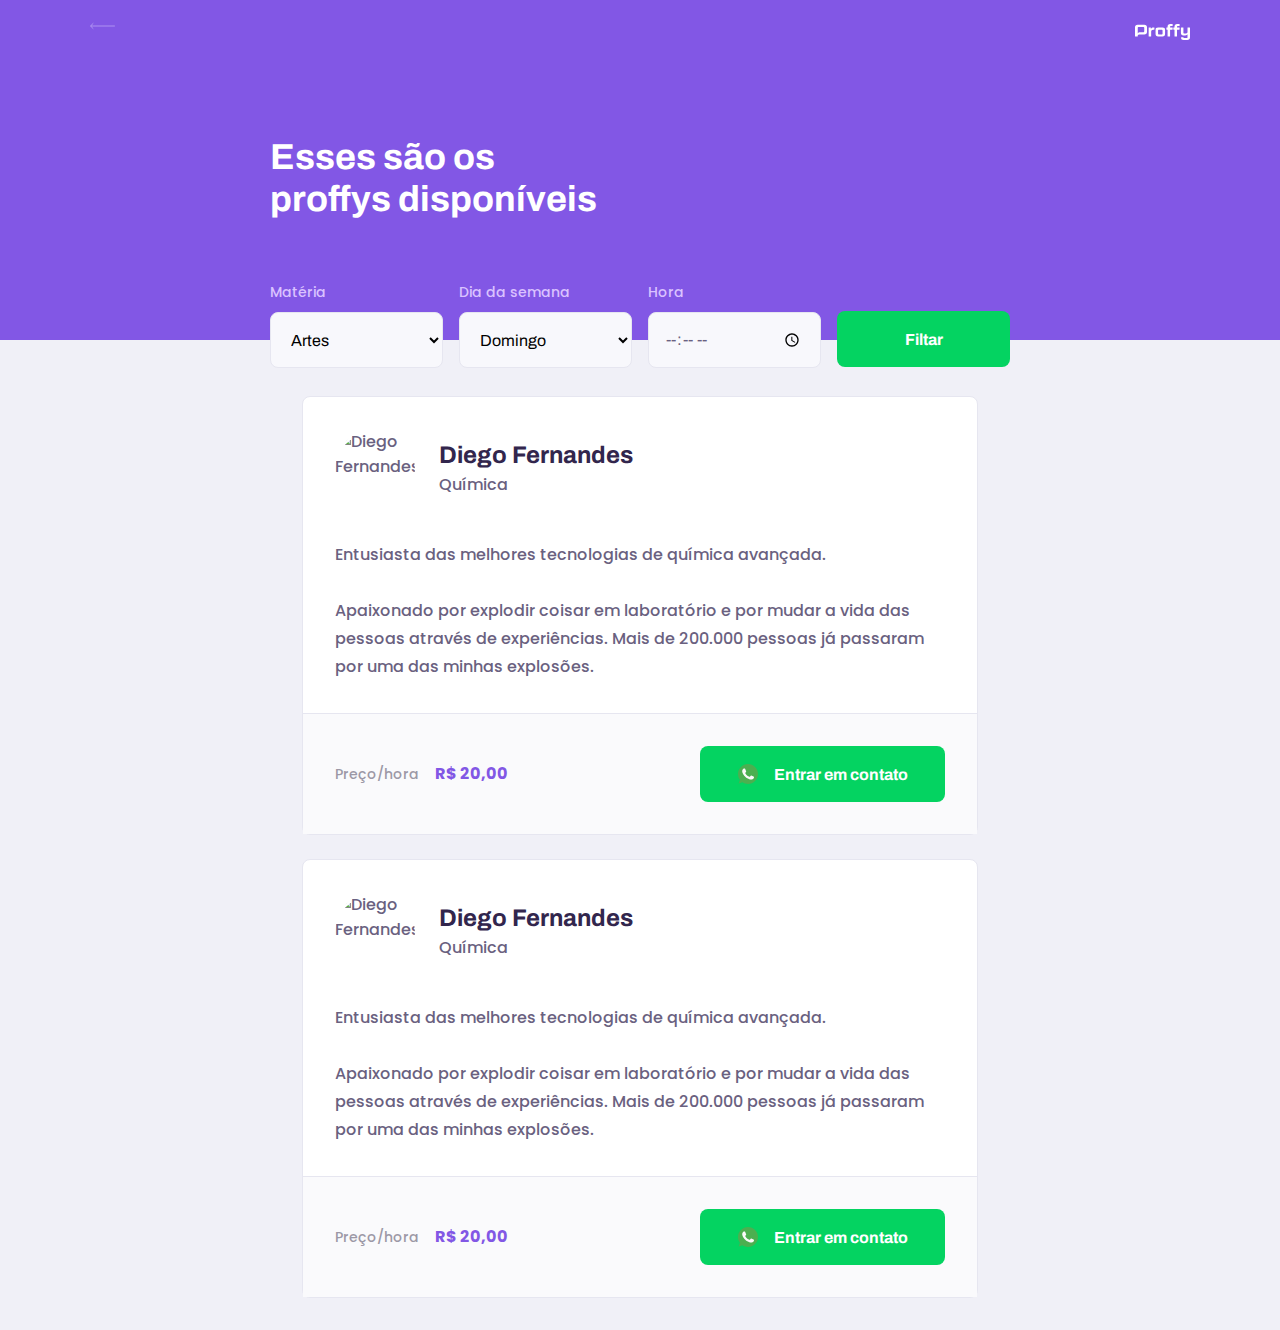
==== study.html @ 45aadfe7 "Segundo dia" ====
<!DOCTYPE html>
<html lang="pt-br">
    <head>  
    <meta charset="UTF-8">
    <meta name="viewport" content="width=device-width, initial-scale=1.0">
    <title>Proffy | Sua plataforma de estudos online</title>

    <link rel="stylesheet" href="./styles/main.css">
    <link rel="stylesheet" href="./styles/partials/page-study.css">

    <link href="https://fonts.googleapis.com/css2?family=Archivo:wght@400;700&amp;family=Poppins:wght@400;600&amp;display=swap" rel="stylesheet">

    </head>
    <body id="page-study">

        <div id="container">
            <header class="page-header">
                <div class="top-bar-container">
                    <a href="/">
                        <img src="/images/icons/back.svg" alt="Voltar">
                    </a>
                    <img src="/images/logo.svg" alt="Proffy">
                </div>

                <div class="header-content">
                    <strong>Esses são os proffys disponíveis</strong>
                    <form id="search-teachers">
                        <div class="select-block">
                            <label for="subject">Matéria</label>
                            <select name="subject" id="subject">
                                <option value="" disabled="" hidden="">Selecione uma opção</option>
                                <option value="1">Artes</option>
                                <option value="2">Biologia</option>
                                <option value="3">Ciências</option>
                                <option value="4">Educação física</option>
                                <option value="5">Física</option>
                                <option value="6">Geografia</option>
                                <option value="7">História</option>
                                <option value="8">Matemática</option>
                                <option value="9">Português</option>
                                <option value="10">Química</option>
                            </select>
                        </div>
                        <div class="select-block">
                            <label for="weekday">Dia da semana</label>
                            <select name="weekday" id="weekday">
                                <option value="" disabled="" hidden="">Selecione uma opção</option>
                                <option value="0">Domingo</option>
                                <option value="1">Segunda-feira</option>
                                <option value="2">Terça-feira</option>
                                <option value="3">Quarta-feira</option>
                                <option value="4">Quinta-feira</option>
                                <option value="5">Sexta-feira</option>
                                <option value="6">Sábado</option>
                            </select>
                        </div>
                        <div class="input-block">
                            <label for="time">Hora</label>
                            <input name="time" id="time" type="time">
                        </div>
                        <button type="submit">Filtar</button>
                    </form>
                </div>
            </header>

            <main>
                <article class="teacher-item">
                    <header>
                        <img
                            src="https://avatars2.githubusercontent.com/u/2254731?s=460&amp;u=0ba16a79456c2f250e7579cb388fa18c5c2d7d65&amp;v=4" alt="Diego Fernandes">
                        <div>
                            <strong>Diego Fernandes</strong>
                            <span>Química</span>
                        </div>
                    </header>
                    <p>Entusiasta das melhores tecnologias de química avançada.<br><br>Apaixonado por explodir coisar em laboratório e por mudar a vida das pessoas através de experiências. Mais de 200.000 pessoas já passaram por uma das minhas explosões.</p>
                    <footer>
                        <p>Preço/hora<strong>R$ 20,00</strong>                            
                        </p>
                        <button type="button"><img src="/images/icons/whatsapp.svg" alt="whatsapp">Entrar em contato
                        </button>
                    </footer>
                </article>


                <article class="teacher-item">
                    <header>
                        <img
                            src="https://avatars2.githubusercontent.com/u/2254731?s=460&amp;u=0ba16a79456c2f250e7579cb388fa18c5c2d7d65&amp;v=4" alt="Diego Fernandes">
                        <div>
                            <strong>Diego Fernandes</strong>
                            <span>Química</span>
                        </div>
                    </header>
                    <p>Entusiasta das melhores tecnologias de química avançada.<br><br>Apaixonado por explodir coisar em laboratório e por mudar a vida das pessoas através de experiências. Mais de 200.000 pessoas já passaram por uma das minhas explosões.</p>
                    <footer>
                        <p>Preço/hora<strong>R$ 20,00</strong>                            
                        </p>
                        <button type="button"><img src="/images/icons/whatsapp.svg" alt="whatsapp">Entrar em contato
                        </button>
                    </footer>
                </article>
            </main>
        </div>

    </body>
</html>
---- styles/main.css ----
/* CSS

Cascading
Em cascata

StyleSheet
Folha de estilo */

:root {
    /* variáveis CSS */
    --color-background: #f0f0f7;
    --color-primary-lighter: #9871F5;
    --color-primary-light: #916BEA;
    --color-primary: #8257e5;
    --color-primary-dark: #774dd6;
    --color-secondary: #04d361;
    --color-secondary-dark: #04bf58;
    --color-title-in-primary: #ffffff;
    --color-text-in-primary: #dac2ff;
    --color-text-title: #32264d;
    --color-text-complement: #9c98a6;
    --color-text-base: #6a6180;
    --color-line-in-white: #e6e6f0;
    --color-input-background: #f8f8fc;
    --color-button-text: #ffffff;
    --color-box-base: #ffffff;
    --color-box-footer: #fafafc;
    --color-small-info: #c1bccc;
    /* tamanho da fonte padrão: 16px - 100% - 1rem */
    font-size: 100%; /*controle das medidas rem */
}

* {
    margin: 0;
    padding: 0;
    box-sizing: border-box;
}

html, body {
    height: 100vh; /* height = altura */
}

body {
    background: var(--color-background);
    display: flex;
    align-items: center;
    justify-content: center;
}

body,
input,
button,
textarea {
    /* font: 500 1.6rem Poppins <- seria de forma compacta */
    font-weight: 500;
    font-family: Poppins;
    font-size: 1.6rem;
    color: var(--color-text-base);
}

#container {
    width:  90vw; /* width = largura */
    max-width: 700px;
}

@media (min-width: 700px) {
    :root {
        font-size: 62.5%; /* todo 1rem vai ser relativo a 10px */
    }
}
---- styles/partials/page-study.css ----
#page-study #container {
    width: 100vw;
    height: 100vh;
}

.page-header {
    background-color: var(--color-primary);

    display: flex;
    flex-direction: column;
}

.page-header .top-bar-container {
    width: 90%;
    margin: 0 auto;

    display: flex;
    align-items: center;
    justify-content: space-between;

    padding: 1.6rem 0;
}

.page-header .top-bar-container a {
    height: 3.2rem;
    transition: opacity 0.2s;
}

.page-header .top-bar-container a:hover {
    opacity: 0.6;
}

.page-header .top-bar-container img {
    height: 1.6rem;
}

.page-header .header-content {
    width: 90%;
    margin: 3.2rem auto;

    position: relative;
}

.page-header .header-content strong {
    font: 700 3.6rem Archivo;
    line-height: 4.2rem;
    color: var(--color-title-in-primary);
}

#search-teachers {
    margin-top: 3.2rem;
}

#search-teachers label {
    color: var(--color-text-in-primary);
}

#search-teachers .select-block {
    margin-bottom: 1.4rem;
}

#search-teachers button {
    width: 100%;
    height: 5.6rem;
    background: var(--color-secondary);
    color: var(--color-button-text);
    border: 0;
    border-radius: 0.8rem;
    cursor: pointer; /*vai transformar o cursor*/
    font: 700 1.6rem Archivo;
    display: flex;
    align-items: center;
    justify-content: center;
    transition: background 0.2s;
    margin-top: 3.2rem;
}

#search-teachers button:hover {
    background-color: var(--color-secondary-dark);
}

.select-block label,
.input-block label {
    font-size: 1.4rem;
    color: var(--color-text-complement);
}

.input-block input,
.select-block select {
    width: 100%;
    height: 5.6rem;
    margin-top: 0.8rem;
    border-radius: 0.8rem;
    background: var(--color-input-background);
    border: 1px solid var(--color-line-in-white);
    outline: 0;
    padding: 0 1.6rem;
    font: 1.6rem Archivo;
}

.input-block {
    position: relative; /* precisa ser relativo para aceitar o position: absolute */
}

.input-block:focus-within::after {
    content: "";

    width: calc(100% - 3.2rem);
    height: 2px;
    background: var(--color-primary-light);
    position: absolute; /* vai criar uma linha acima de pagina, de forma absoluta */
    left: 1.6rem;
    bottom: 0;
}

#page-study main {
    margin: 3.2rem auto;
    width: 90%;
}

.teacher-item {
    background-color: var(--color-box-base);
    border: 1px solid var(--color-line-in-white);
    border-radius: .8rem;
    margin-top: 2.4rem;
}

.teacher-item header {
    padding: 3.2rem 2rem;
    display: flex;
    align-items: center;
}

.teacher-item header img {
    width: 8rem;
    height: 8rem;
    border-radius: 50%;
}

.teacher-item header div {
    margin-left: 2.4rem;
}

.teacher-item header div strong {
    font: 700 2.4rem Archivo;
    display: block; /* vai ocupar a linha toda */
    color: var(--color-text-title);
}

.teacher-item header div span {
    font-size: 1.6rem;
    display: block;
    margin-top: .4rem; /* So poderá ser alterada se o display foi block */
}

.teacher-item > p { /* ">" para pegar o primeiro nivel */
    padding: 0 2rem;
    font-size: 1.6rem;
    line-height: 2.8rem;
}

.teacher-item footer {
    padding: 3.2rem 2rem;
    background-color: var(--color-box-footer);
    border-top: 1px solid var(--color-line-in-white);
    margin-top: 3.2rem;

    display: flex;
    align-items: center;
    justify-content: space-between;
}

.teacher-item footer p {
    font-size: 1.4rem;
    line-height: 2.4rem;
    color: var(--color-text-complement);
}

.teacher-item footer p strong {
    font-size: 1.6rem;
    color: var(--color-primary);
    display: block;
}

.teacher-item footer button {
    width: 20rem;
    height: 5.6rem;
    background: var(--color-secondary);
    color: var(--color-button-text);
    border: 0;
    border-radius: .8rem;
    cursor: pointer;
    font: 700 1.4rem Archivo;

    display: flex;
    align-items: center;
    justify-content: space-evenly; /*Espaçamento constante entre os elementos*/

    text-decoration: none;
    
    transition: backgound 0.2s;
    margin-left: 1.6rem;
}

.teacher-item footer button:hover {
    background: var(--color-secondary-dark);
}

@media (min-width: 700px) {
    #page-study #container {
        max-width: 100vw;
    }

    .page-header {
        height: 340px;
    }

    .page-header .top-bar-container {
        max-width: 1100px;
    }

    .page-header .header-content {
        max-width: 740px;

        margin: 0 auto;

        flex: 1 1;
        padding-bottom: 48px;
        display: flex;
        flex-direction: column;
        justify-content: center;
    }

    .page-header .header-content strong {
        max-width: 350px;
    }

    .teacher-item header,
    .teacher-item footer {
        padding: 32px;
    }

    #search-teachers {
        display: grid;
        grid-template-columns: repeat(4, 1fr);
        gap: 16px;
        position: absolute;
        bottom: -28px;
    }

    #page-study main {
        padding: 32px;
        max-width: 740px;
        margin: 0 auto;
    }

    #search-teachers .select-block {
        margin-bottom: 0;
    }

    .teacher-item > p { /* para pegar o primeiro nivel */
        padding: 0 32px;
    }

    .teacher-item footer p strong {
        display: initial;
        margin-left: 16px;
    }

    .teacher-item footer button {
        width: 245px;
        font-size: 16px;
        justify-content: center;
    }

    .teacher-item footer button img {
        margin-right: 16px;
    }
}
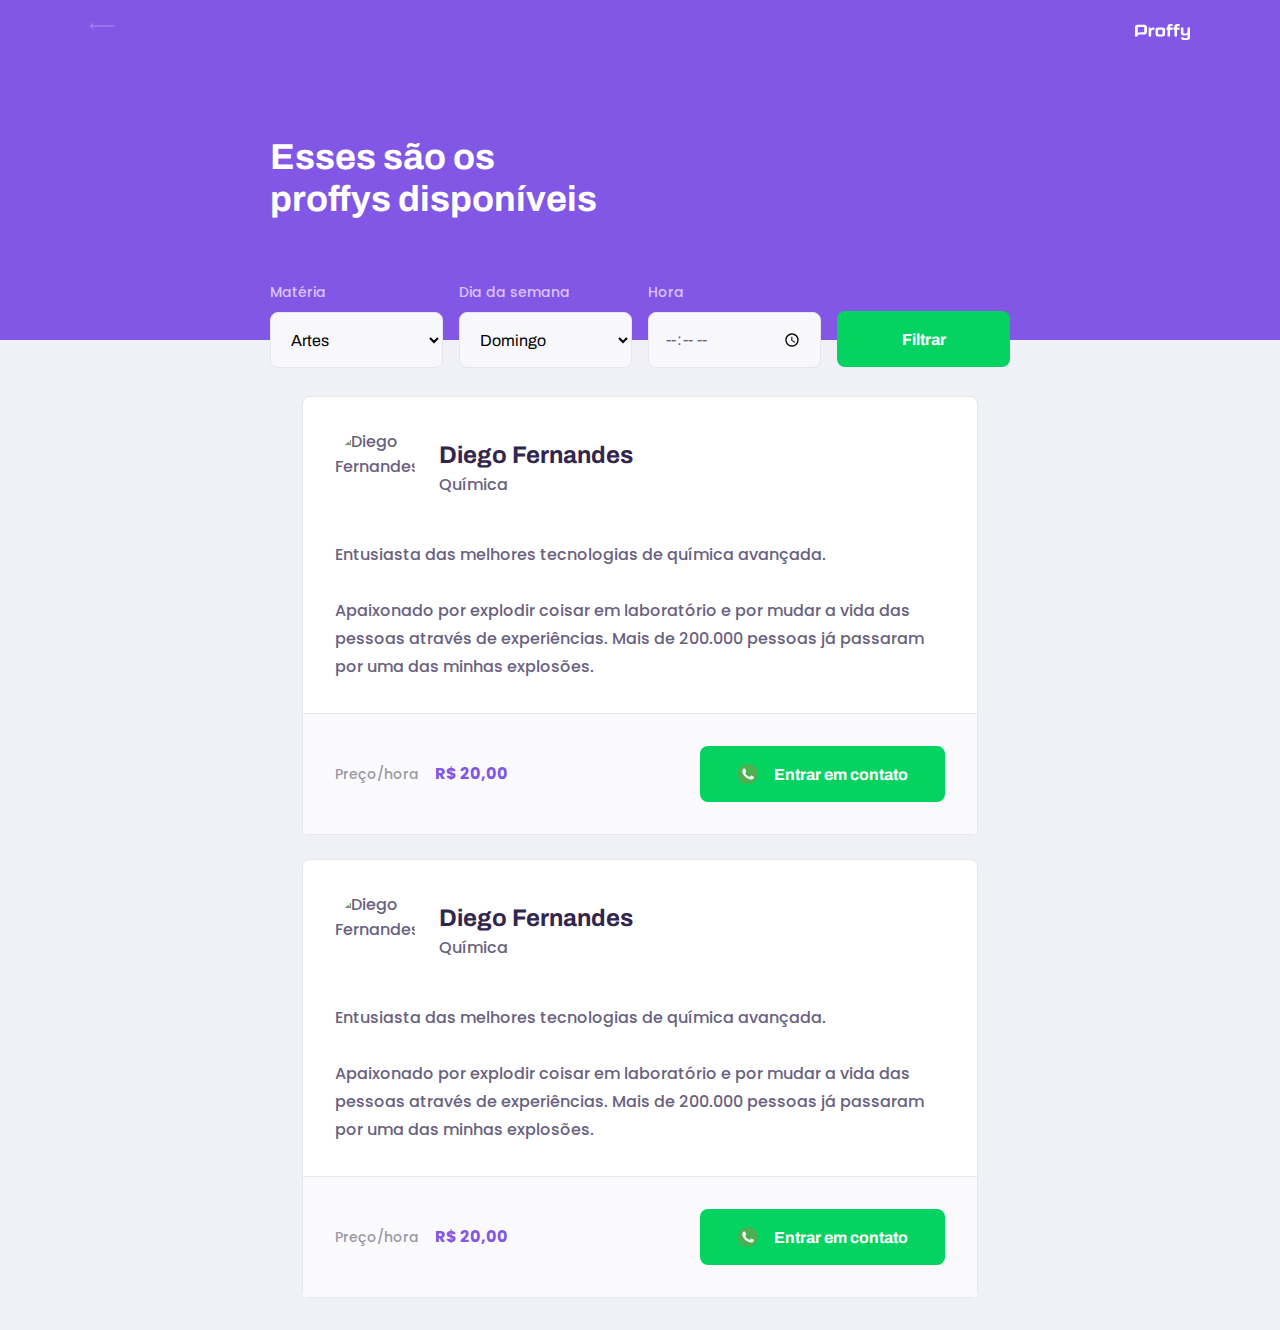
==== commit 9cc4883c: "Segundo dia" ====
--- a/study.html
+++ b/study.html
@@ -58,7 +58,7 @@
                             <label for="time">Hora</label>
                             <input name="time" id="time" type="time">
                         </div>
-                        <button type="submit">Filtar</button>
+                        <button type="submit">Filtrar</button>
                     </form>
                 </div>
             </header>
